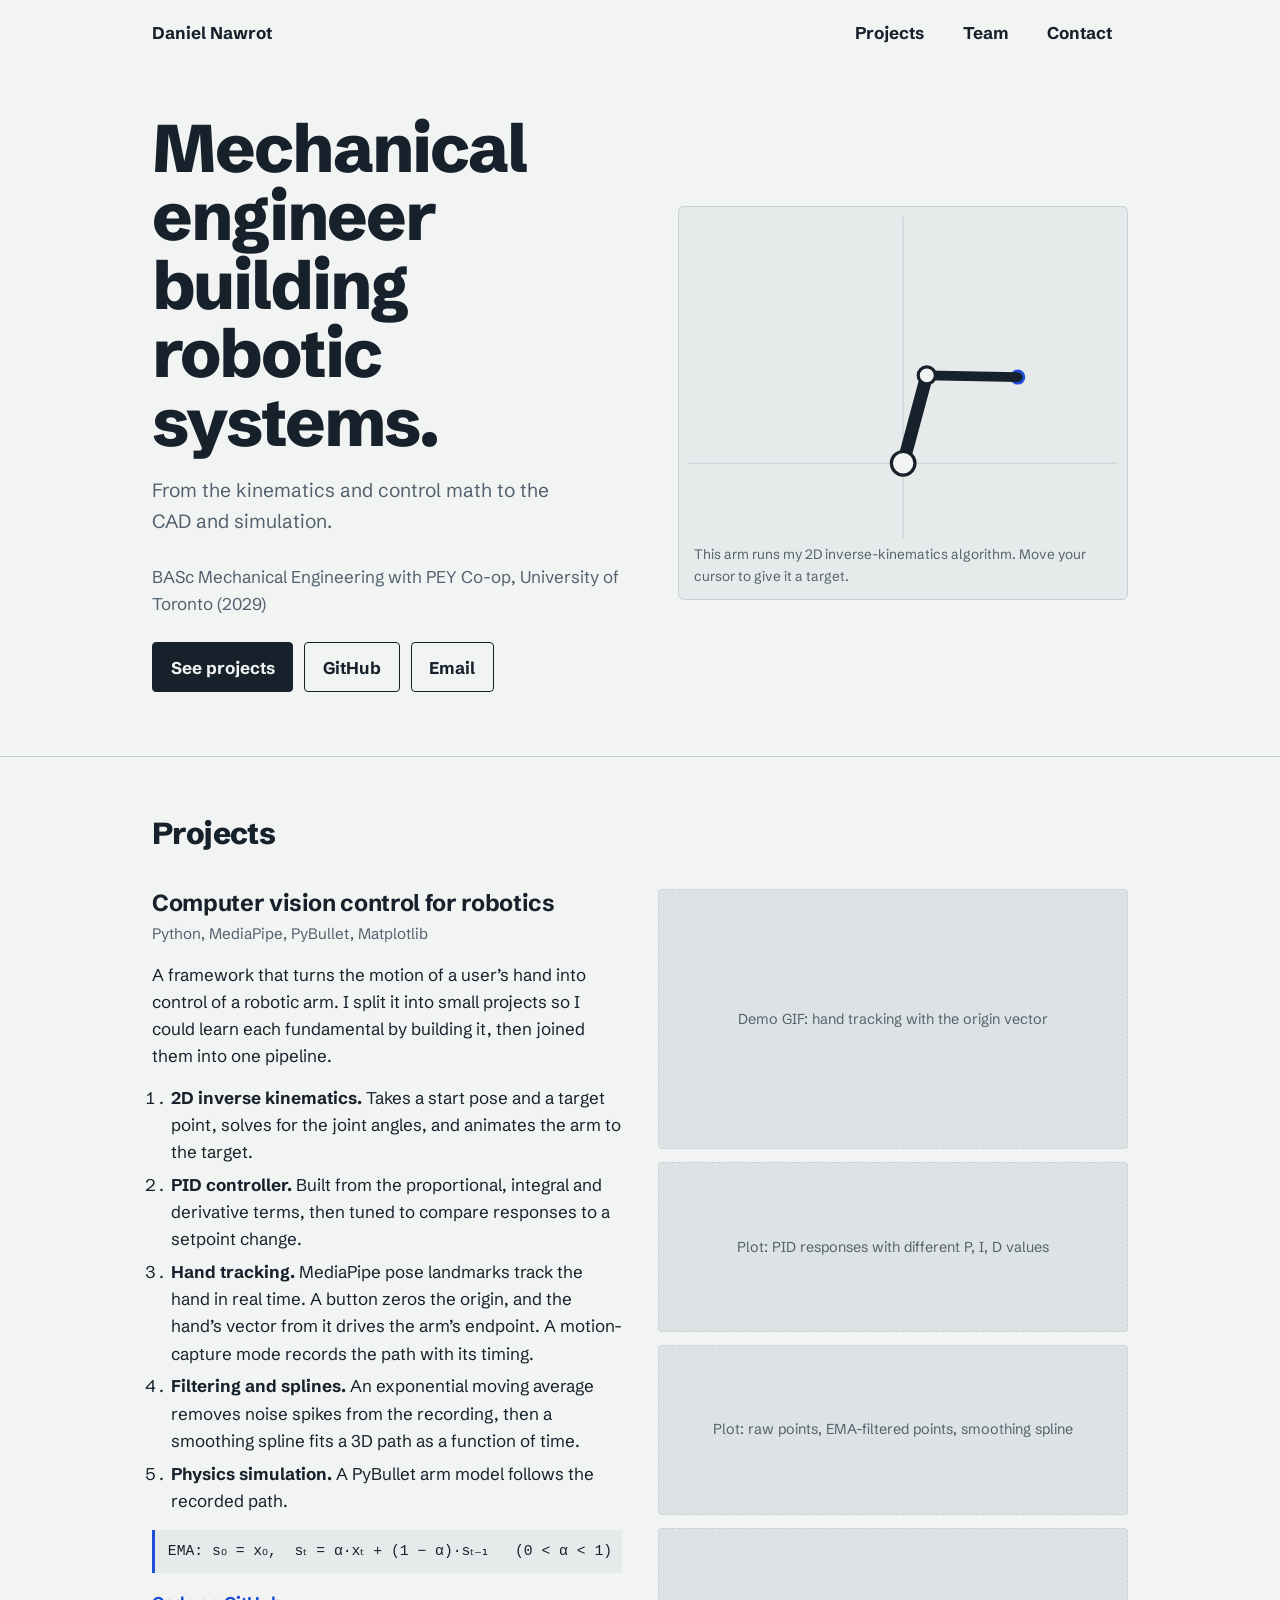
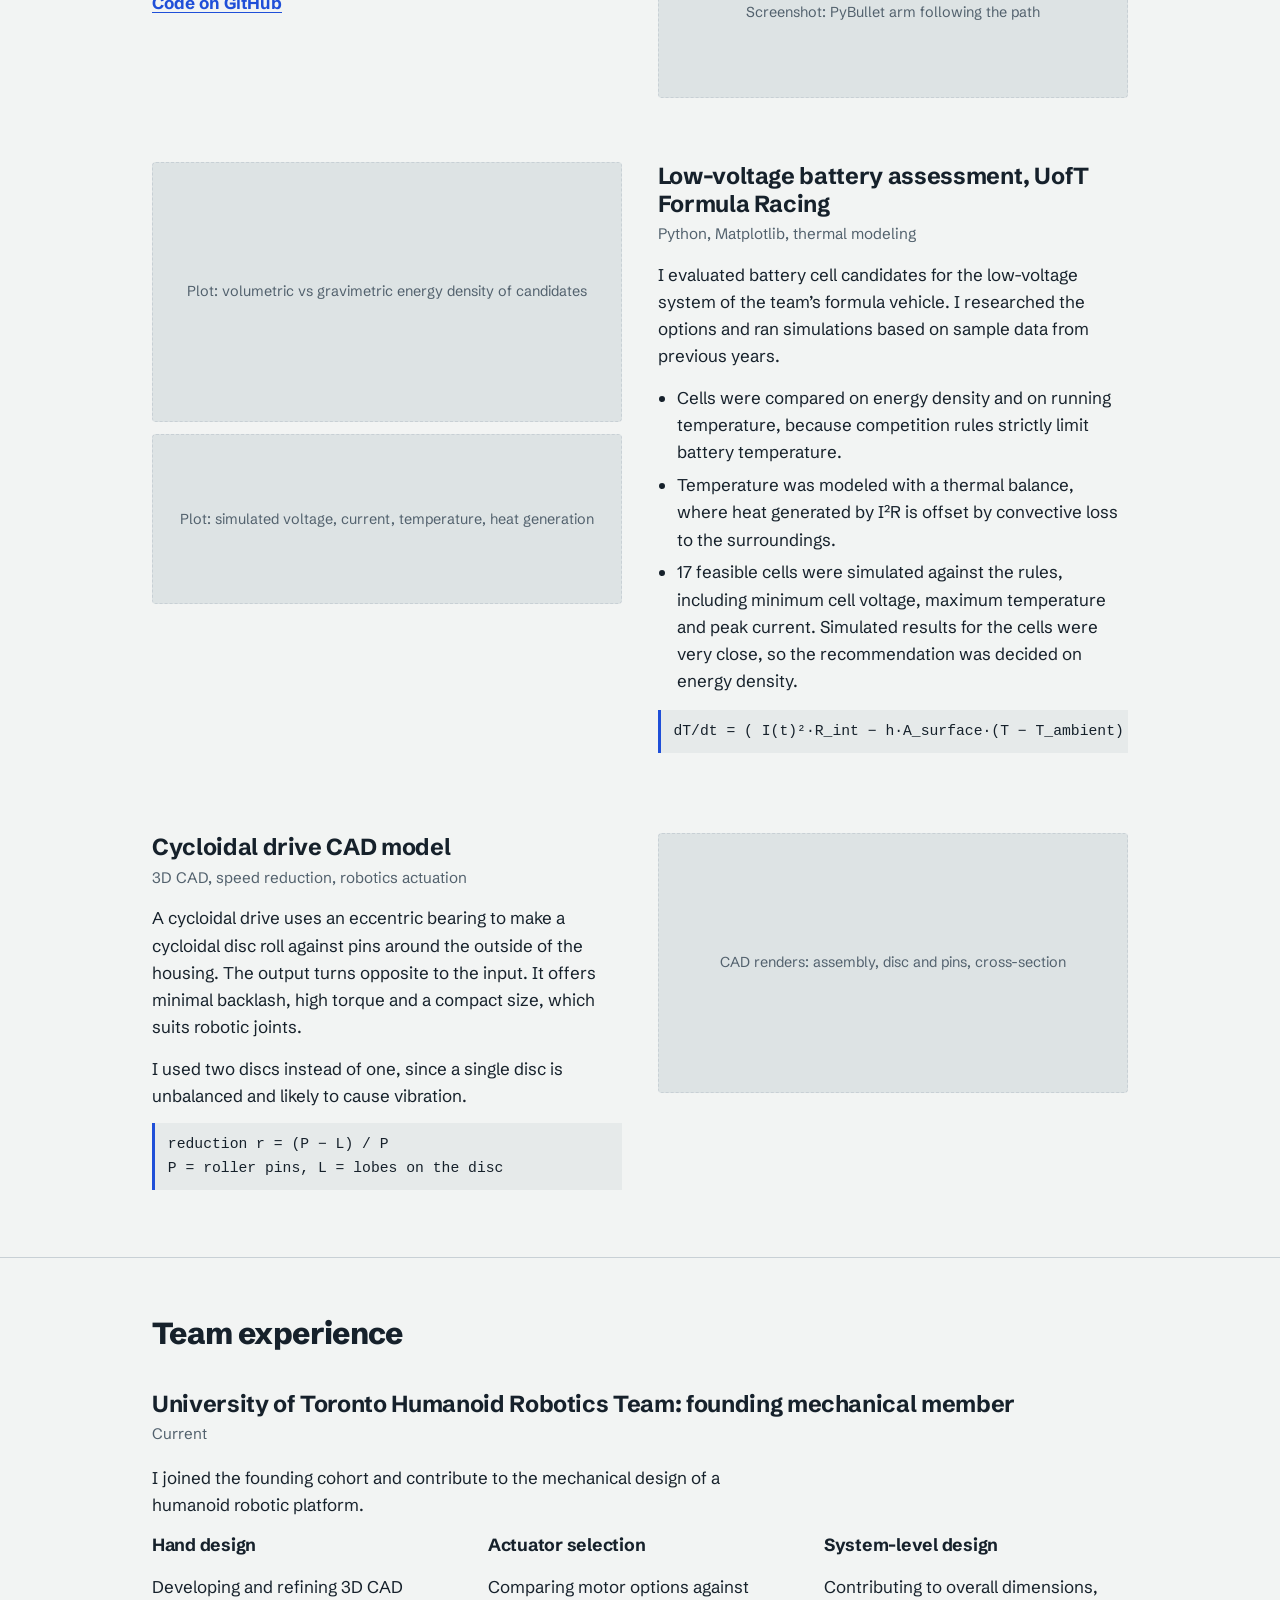
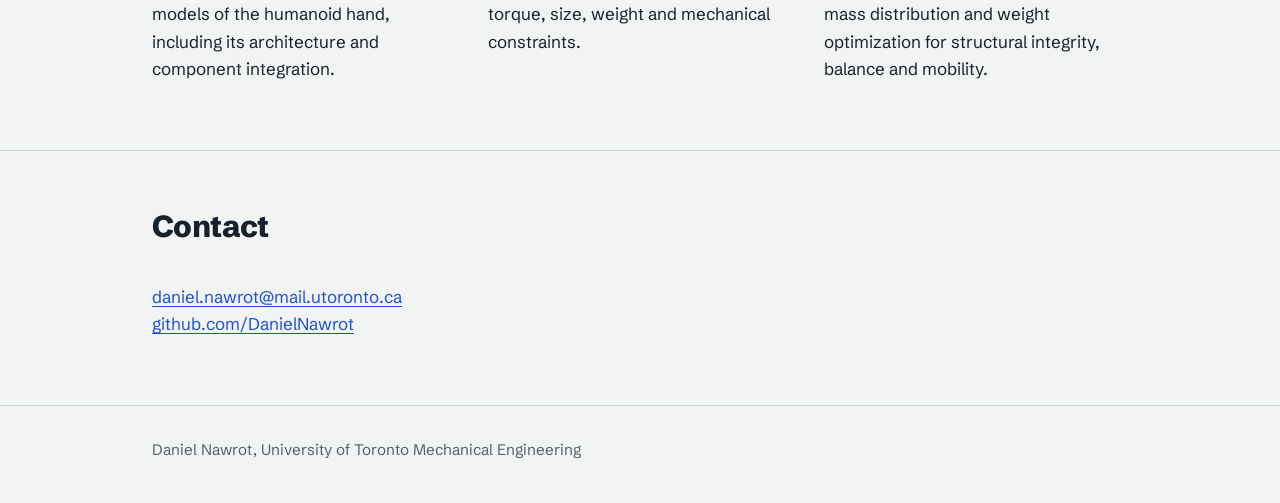
==== index.html @ a899f743 "Add files via upload" ====
<!DOCTYPE html>
<html lang="en">
<head>
<meta charset="utf-8">
<meta name="viewport" content="width=device-width, initial-scale=1, viewport-fit=cover">
<title>Daniel Nawrot – Mechanical Engineering Portfolio</title>
<link rel="preconnect" href="https://fonts.googleapis.com">
<link rel="preconnect" href="https://fonts.gstatic.com" crossorigin>
<link href="https://fonts.googleapis.com/css2?family=Schibsted+Grotesk:wght@400;500;700;800&display=swap" rel="stylesheet">
<style>
:root{--bg:#f2f4f3;--ink:#16212b;--mute:#52616d;--rule:#c8d0d5;--acc:#1f4fd8;--panel:#e6eaea;--ph:#dde3e4;
box-sizing:border-box;padding-top:env(safe-area-inset-top,0px);padding-bottom:env(safe-area-inset-bottom,0px)}
@media(prefers-color-scheme:dark){:root:not([data-theme="light"]){--bg:#10171d;--ink:#e8edf0;--mute:#9aa9b4;--rule:#2c3a45;--acc:#7da2ff;--panel:#18222a;--ph:#1c2830}}
:root[data-theme="dark"]{--bg:#10171d;--ink:#e8edf0;--mute:#9aa9b4;--rule:#2c3a45;--acc:#7da2ff;--panel:#18222a;--ph:#1c2830}
*,*::before,*::after{box-sizing:inherit}
html{scroll-padding-top:env(safe-area-inset-top,0px);scroll-behavior:smooth}
body{margin:0;background:var(--bg);color:var(--ink);font:400 1.0625rem/1.6 "Schibsted Grotesk",system-ui,-apple-system,"Segoe UI",sans-serif}
a{color:var(--acc);text-underline-offset:3px}
a:focus-visible,button:focus-visible{outline:2px solid var(--acc);outline-offset:3px}
.wrap{max-width:1040px;margin:0 auto;padding:0 clamp(1.1rem,4vw,2rem)}
nav{display:flex;justify-content:space-between;align-items:center;padding:1.2rem 0;font-weight:500}
nav .links{display:flex;gap:1.4rem}
nav a{color:var(--ink);text-decoration:none}
nav a:hover{color:var(--acc)}
.hero{display:grid;grid-template-columns:1.1fr 1fr;gap:2rem;align-items:center;padding:3rem 0 4rem}
h1{font-size:clamp(2.4rem,6vw,4.2rem);line-height:1.02;letter-spacing:-.03em;font-weight:800;margin:0 0 1.2rem}
.lede{font-size:1.2rem;color:var(--mute);max-width:34ch;margin:0 0 1.6rem}
.meta{color:var(--mute);margin:0 0 1.6rem}
.cta{display:flex;flex-wrap:wrap;gap:.7rem}
.btn{display:inline-block;padding:.65rem 1.1rem;border:1.5px solid var(--ink);border-radius:4px;color:var(--ink);text-decoration:none;font-weight:700}
.btn.main{background:var(--ink);color:var(--bg)}
.btn:hover{border-color:var(--acc);color:var(--acc)}
.btn.main:hover{background:var(--acc);color:var(--bg)}
.rig{background:var(--panel);border:1px solid var(--rule);border-radius:6px;padding:.6rem}
.rig svg{display:block;width:100%;height:auto;touch-action:none}
.rig p{margin:.4rem .3rem .1rem;font-size:.85rem;color:var(--mute)}
section{border-top:1px solid var(--rule);padding:3.2rem 0}
h2{font-size:1.9rem;letter-spacing:-.02em;margin:0 0 2rem;font-weight:800}
.proj{display:grid;grid-template-columns:minmax(0,1fr) minmax(0,1fr);gap:2.2rem;margin-bottom:4rem}
.proj:last-child{margin-bottom:0}
h3{font-size:1.45rem;letter-spacing:-.015em;margin:0 0 .3rem;line-height:1.2}
.tags{color:var(--mute);font-size:.95rem;margin:0 0 1rem}
.proj p{margin:0 0 .9rem;max-width:62ch}
.proj ol,.proj ul{padding-left:1.2rem;margin:0 0 1rem}
.proj li{margin-bottom:.35rem;max-width:62ch}
.eq{font-family:ui-monospace,Menlo,Consolas,monospace;font-size:.92rem;background:var(--panel);border-left:3px solid var(--acc);padding:.6rem .8rem;margin:0 0 1rem;overflow-x:auto;white-space:pre}
.links a{margin-right:1rem;font-weight:700}
.figs{display:grid;gap:.8rem;align-content:start}
.ph{margin:0;min-height:170px;background:var(--ph);border:1.5px dashed var(--rule);border-radius:4px;display:flex;align-items:center;justify-content:center;text-align:center;padding:1rem;color:var(--mute);font-size:.9rem}
.ph.tall{min-height:260px}
.figs img{width:100%;height:auto;border-radius:4px;display:block}
.flip .figs{order:-1}
.row{display:grid;grid-template-columns:repeat(3,1fr);gap:2rem}
.row h3{font-size:1.1rem}
footer{border-top:1px solid var(--rule);padding:2rem 0 2.5rem;color:var(--mute);font-size:.95rem}
@media(max-width:820px){.hero,.proj,.row{grid-template-columns:1fr}.flip .figs{order:0}.hero{padding-top:1.5rem}}
@media(prefers-reduced-motion:reduce){html{scroll-behavior:auto}}
</style>
</head>
<body>
<div class="wrap">
<nav aria-label="Primary"><strong>Daniel Nawrot</strong>
<div class="links"><a href="#projects">Projects</a><a href="#team">Team</a><a href="#contact">Contact</a></div></nav>

<header class="hero">
<div>
<h1>Mechanical engineer building robotic systems.</h1>
<p class="lede">From the kinematics and control math to the CAD and simulation.</p>
<p class="meta">BASc Mechanical Engineering with PEY Co-op, University of Toronto (2029)</p>
<div class="cta"><a class="btn main" href="#projects">See projects</a><a class="btn" href="https://github.com/DanielNawrot">GitHub</a><a class="btn" href="mailto:daniel.nawrot@mail.utoronto.ca">Email</a></div>
</div>
<div class="rig">
<svg id="arm" viewBox="0 0 400 300" role="img" aria-label="Two-link robot arm that follows your cursor using inverse kinematics">
<g stroke="var(--rule)" stroke-width="1"><path d="M0 230H400M200 0V300"/></g>
<circle id="tgt" r="7" fill="var(--acc)"/>
<line id="l1" stroke="var(--ink)" stroke-width="12" stroke-linecap="round"/>
<line id="l2" stroke="var(--ink)" stroke-width="9" stroke-linecap="round"/>
<circle cx="200" cy="230" r="11" fill="var(--bg)" stroke="var(--ink)" stroke-width="3"/>
<circle id="j" r="8" fill="var(--bg)" stroke="var(--ink)" stroke-width="3"/>
</svg>
<p>This arm runs my 2D inverse-kinematics algorithm. Move your cursor to give it a target.</p>
</div>
</header>
</div>

<section id="projects"><div class="wrap">
<h2>Projects</h2>

<article class="proj">
<div>
<h3>Computer vision control for robotics</h3>
<p class="tags">Python, MediaPipe, PyBullet, Matplotlib</p>
<p>A framework that turns the motion of a user’s hand into control of a robotic arm. I split it into small projects so I could learn each fundamental by building it, then joined them into one pipeline.</p>
<ol>
<li><strong>2D inverse kinematics.</strong> Takes a start pose and a target point, solves for the joint angles, and animates the arm to the target.</li>
<li><strong>PID controller.</strong> Built from the proportional, integral and derivative terms, then tuned to compare responses to a setpoint change.</li>
<li><strong>Hand tracking.</strong> MediaPipe pose landmarks track the hand in real time. A button zeros the origin, and the hand’s vector from it drives the arm’s endpoint. A motion-capture mode records the path with its timing.</li>
<li><strong>Filtering and splines.</strong> An exponential moving average removes noise spikes from the recording, then a smoothing spline fits a 3D path as a function of time.</li>
<li><strong>Physics simulation.</strong> A PyBullet arm model follows the recorded path.</li>
</ol>
<div class="eq">EMA: s₀ = x₀,  sₜ = α·xₜ + (1 − α)·sₜ₋₁   (0 &lt; α &lt; 1)</div>
<p class="links"><a href="https://github.com/DanielNawrot">Code on GitHub</a></p>
</div>
<div class="figs">
<figure class="ph tall">Demo GIF: hand tracking with the origin vector</figure>
<figure class="ph">Plot: PID responses with different P, I, D values</figure>
<figure class="ph">Plot: raw points, EMA-filtered points, smoothing spline</figure>
<figure class="ph">Screenshot: PyBullet arm following the path</figure>
</div>
</article>

<article class="proj flip">
<div>
<h3>Low-voltage battery assessment, UofT Formula Racing</h3>
<p class="tags">Python, Matplotlib, thermal modeling</p>
<p>I evaluated battery cell candidates for the low-voltage system of the team’s formula vehicle. I researched the options and ran simulations based on sample data from previous years.</p>
<ul>
<li>Cells were compared on energy density and on running temperature, because competition rules strictly limit battery temperature.</li>
<li>Temperature was modeled with a thermal balance, where heat generated by I²R is offset by convective loss to the surroundings.</li>
<li>17 feasible cells were simulated against the rules, including minimum cell voltage, maximum temperature and peak current. Simulated results for the cells were very close, so the recommendation was decided on energy density.</li>
</ul>
<div class="eq">dT/dt = ( I(t)²·R_int − h·A_surface·(T − T_ambient) ) / (ρ·c_p)</div>
</div>
<div class="figs">
<figure class="ph tall">Plot: volumetric vs gravimetric energy density of candidates</figure>
<figure class="ph">Plot: simulated voltage, current, temperature, heat generation</figure>
</div>
</article>

<article class="proj">
<div>
<h3>Cycloidal drive CAD model</h3>
<p class="tags">3D CAD, speed reduction, robotics actuation</p>
<p>A cycloidal drive uses an eccentric bearing to make a cycloidal disc roll against pins around the outside of the housing. The output turns opposite to the input. It offers minimal backlash, high torque and a compact size, which suits robotic joints.</p>
<p>I used two discs instead of one, since a single disc is unbalanced and likely to cause vibration.</p>
<div class="eq">reduction r = (P − L) / P
P = roller pins, L = lobes on the disc</div>
</div>
<div class="figs">
<figure class="ph tall">CAD renders: assembly, disc and pins, cross-section</figure>
</div>
</article>
</div></section>

<section id="team"><div class="wrap">
<h2>Team experience</h2>
<article>
<h3>University of Toronto Humanoid Robotics Team: founding mechanical member</h3>
<p class="tags">Current</p>
<p style="max-width:62ch">I joined the founding cohort and contribute to the mechanical design of a humanoid robotic platform.</p>
<div class="row">
<div><h3>Hand design</h3><p>Developing and refining 3D CAD models of the humanoid hand, including its architecture and component integration.</p></div>
<div><h3>Actuator selection</h3><p>Comparing motor options against torque, size, weight and mechanical constraints.</p></div>
<div><h3>System-level design</h3><p>Contributing to overall dimensions, mass distribution and weight optimization for structural integrity, balance and mobility.</p></div>
</div>
</article>
</div></section>

<section id="contact"><div class="wrap">
<h2>Contact</h2>
<p><a href="mailto:daniel.nawrot@mail.utoronto.ca">daniel.nawrot@mail.utoronto.ca</a><br><a href="https://github.com/DanielNawrot">github.com/DanielNawrot</a></p>
</div></section>
<footer><div class="wrap">Daniel Nawrot, University of Toronto Mechanical Engineering</div></footer>

<script>
(function(){
var svg=document.getElementById('arm'),bx=200,by=230,L1=85,L2=85,tx=100,ty=120,cx=tx,cy=ty,dragging=false;
var still=window.matchMedia('(prefers-reduced-motion: reduce)').matches,t0=performance.now(),idle=true;
function set(id,o){var e=document.getElementById(id);for(var k in o)e.setAttribute(k,o[k]);}
function draw(x,y){
  var dx=x-bx,dy=by-y,d=Math.hypot(dx,dy),R=L1+L2-1;
  if(d>R){dx*=R/d;dy*=R/d;d=R;}
  var c2=(d*d-L1*L1-L2*L2)/(2*L1*L2);c2=Math.max(-1,Math.min(1,c2));
  var q2=-Math.acos(c2),th=Math.atan2(dy,dx);
  var q1=th-Math.atan2(L2*Math.sin(q2),L1+L2*Math.cos(q2));
  var jx=bx+L1*Math.cos(q1),jy=by-L1*Math.sin(q1);
  var ex=jx+L2*Math.cos(q1+q2),ey=jy-L2*Math.sin(q1+q2);
  set('l1',{x1:bx,y1:by,x2:jx,y2:jy});set('l2',{x1:jx,y1:jy,x2:ex,y2:ey});
  set('j',{cx:jx,cy:jy});set('tgt',{cx:x,cy:y});
}
function pt(e){var p=svg.createSVGPoint();p.x=e.clientX;p.y=e.clientY;return p.matrixTransform(svg.getScreenCTM().inverse());}
function move(e){var p=pt(e);tx=p.x;ty=p.y;idle=false;}
document.addEventListener('pointermove',move);
svg.addEventListener('pointerdown',move);
function loop(now){
  if(idle&&!still){var t=(now-t0)/1000;tx=bx+110*Math.sin(t*.7);ty=by-80-55*Math.sin(t*1.1+1);}
  cx+=(tx-cx)*.15;cy+=(ty-cy)*.15;draw(cx,cy);
  if(!still)requestAnimationFrame(loop);
}
if(still){cx=tx;cy=ty;draw(cx,cy);document.addEventListener('pointermove',function(){cx=tx;cy=ty;draw(cx,cy);});}
else requestAnimationFrame(loop);
})();
</script>
</body>
</html>
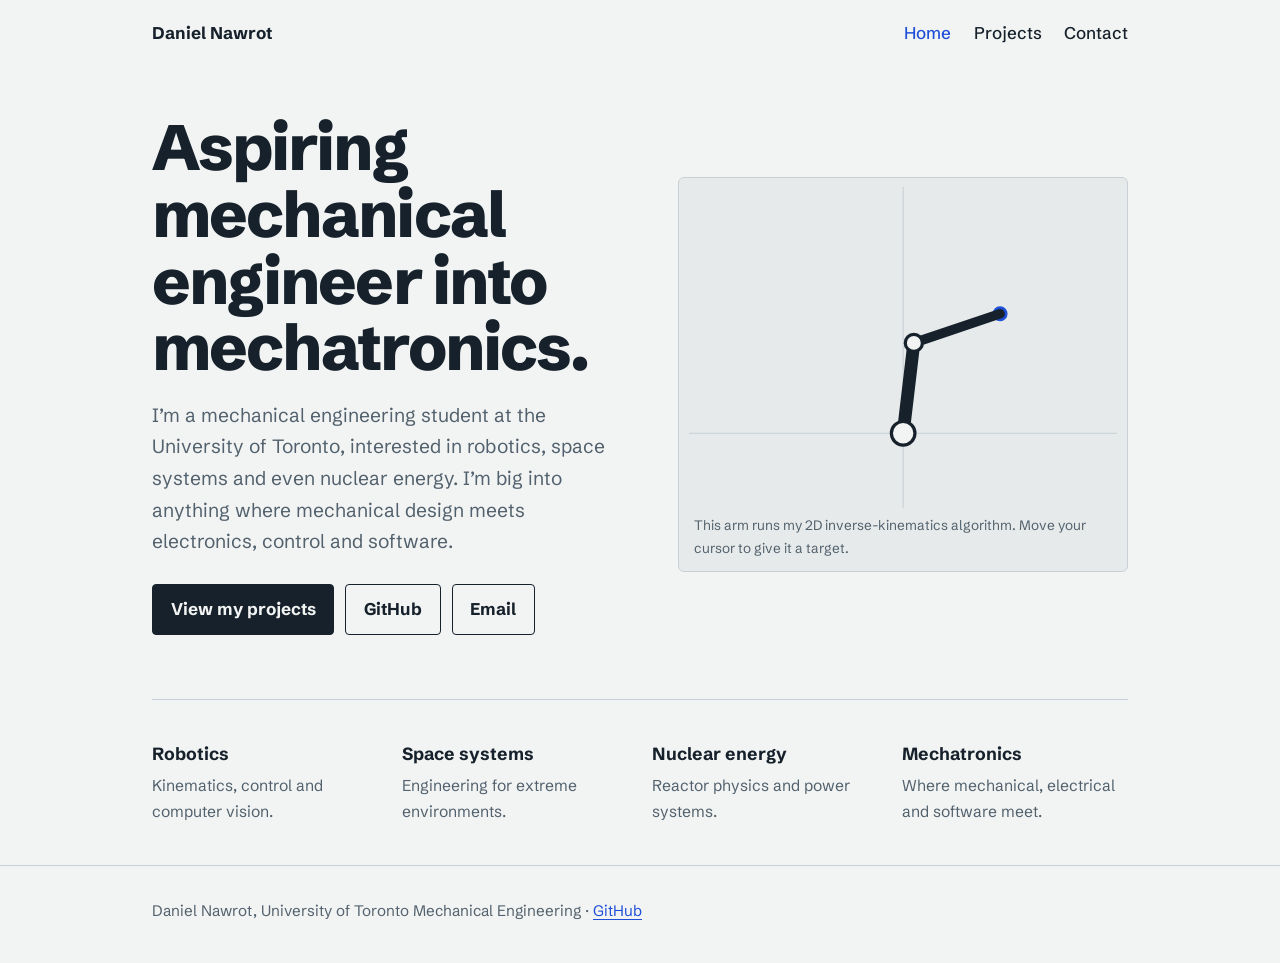
==== commit c8d1a1ee: "Add files via upload" ====
--- a/index.html
+++ b/index.html
@@ -1,195 +1,30 @@
 <!DOCTYPE html>
-<html lang="en">
-<head>
-<meta charset="utf-8">
+<html lang="en"><head><meta charset="utf-8">
 <meta name="viewport" content="width=device-width, initial-scale=1, viewport-fit=cover">
-<title>Daniel Nawrot – Mechanical Engineering Portfolio</title>
-<link rel="preconnect" href="https://fonts.googleapis.com">
-<link rel="preconnect" href="https://fonts.gstatic.com" crossorigin>
+<title>Daniel Nawrot | Mechanical Engineering</title>
+<link rel="preconnect" href="https://fonts.googleapis.com"><link rel="preconnect" href="https://fonts.gstatic.com" crossorigin>
 <link href="https://fonts.googleapis.com/css2?family=Schibsted+Grotesk:wght@400;500;700;800&display=swap" rel="stylesheet">
-<style>
-:root{--bg:#f2f4f3;--ink:#16212b;--mute:#52616d;--rule:#c8d0d5;--acc:#1f4fd8;--panel:#e6eaea;--ph:#dde3e4;
-box-sizing:border-box;padding-top:env(safe-area-inset-top,0px);padding-bottom:env(safe-area-inset-bottom,0px)}
-@media(prefers-color-scheme:dark){:root:not([data-theme="light"]){--bg:#10171d;--ink:#e8edf0;--mute:#9aa9b4;--rule:#2c3a45;--acc:#7da2ff;--panel:#18222a;--ph:#1c2830}}
-:root[data-theme="dark"]{--bg:#10171d;--ink:#e8edf0;--mute:#9aa9b4;--rule:#2c3a45;--acc:#7da2ff;--panel:#18222a;--ph:#1c2830}
-*,*::before,*::after{box-sizing:inherit}
-html{scroll-padding-top:env(safe-area-inset-top,0px);scroll-behavior:smooth}
-body{margin:0;background:var(--bg);color:var(--ink);font:400 1.0625rem/1.6 "Schibsted Grotesk",system-ui,-apple-system,"Segoe UI",sans-serif}
-a{color:var(--acc);text-underline-offset:3px}
-a:focus-visible,button:focus-visible{outline:2px solid var(--acc);outline-offset:3px}
-.wrap{max-width:1040px;margin:0 auto;padding:0 clamp(1.1rem,4vw,2rem)}
-nav{display:flex;justify-content:space-between;align-items:center;padding:1.2rem 0;font-weight:500}
-nav .links{display:flex;gap:1.4rem}
-nav a{color:var(--ink);text-decoration:none}
-nav a:hover{color:var(--acc)}
-.hero{display:grid;grid-template-columns:1.1fr 1fr;gap:2rem;align-items:center;padding:3rem 0 4rem}
-h1{font-size:clamp(2.4rem,6vw,4.2rem);line-height:1.02;letter-spacing:-.03em;font-weight:800;margin:0 0 1.2rem}
-.lede{font-size:1.2rem;color:var(--mute);max-width:34ch;margin:0 0 1.6rem}
-.meta{color:var(--mute);margin:0 0 1.6rem}
-.cta{display:flex;flex-wrap:wrap;gap:.7rem}
-.btn{display:inline-block;padding:.65rem 1.1rem;border:1.5px solid var(--ink);border-radius:4px;color:var(--ink);text-decoration:none;font-weight:700}
-.btn.main{background:var(--ink);color:var(--bg)}
-.btn:hover{border-color:var(--acc);color:var(--acc)}
-.btn.main:hover{background:var(--acc);color:var(--bg)}
-.rig{background:var(--panel);border:1px solid var(--rule);border-radius:6px;padding:.6rem}
-.rig svg{display:block;width:100%;height:auto;touch-action:none}
-.rig p{margin:.4rem .3rem .1rem;font-size:.85rem;color:var(--mute)}
-section{border-top:1px solid var(--rule);padding:3.2rem 0}
-h2{font-size:1.9rem;letter-spacing:-.02em;margin:0 0 2rem;font-weight:800}
-.proj{display:grid;grid-template-columns:minmax(0,1fr) minmax(0,1fr);gap:2.2rem;margin-bottom:4rem}
-.proj:last-child{margin-bottom:0}
-h3{font-size:1.45rem;letter-spacing:-.015em;margin:0 0 .3rem;line-height:1.2}
-.tags{color:var(--mute);font-size:.95rem;margin:0 0 1rem}
-.proj p{margin:0 0 .9rem;max-width:62ch}
-.proj ol,.proj ul{padding-left:1.2rem;margin:0 0 1rem}
-.proj li{margin-bottom:.35rem;max-width:62ch}
-.eq{font-family:ui-monospace,Menlo,Consolas,monospace;font-size:.92rem;background:var(--panel);border-left:3px solid var(--acc);padding:.6rem .8rem;margin:0 0 1rem;overflow-x:auto;white-space:pre}
-.links a{margin-right:1rem;font-weight:700}
-.figs{display:grid;gap:.8rem;align-content:start}
-.ph{margin:0;min-height:170px;background:var(--ph);border:1.5px dashed var(--rule);border-radius:4px;display:flex;align-items:center;justify-content:center;text-align:center;padding:1rem;color:var(--mute);font-size:.9rem}
-.ph.tall{min-height:260px}
-.figs img{width:100%;height:auto;border-radius:4px;display:block}
-.flip .figs{order:-1}
-.row{display:grid;grid-template-columns:repeat(3,1fr);gap:2rem}
-.row h3{font-size:1.1rem}
-footer{border-top:1px solid var(--rule);padding:2rem 0 2.5rem;color:var(--mute);font-size:.95rem}
-@media(max-width:820px){.hero,.proj,.row{grid-template-columns:1fr}.flip .figs{order:0}.hero{padding-top:1.5rem}}
-@media(prefers-reduced-motion:reduce){html{scroll-behavior:auto}}
-</style>
-</head>
-<body>
-<div class="wrap">
-<nav aria-label="Primary"><strong>Daniel Nawrot</strong>
-<div class="links"><a href="#projects">Projects</a><a href="#team">Team</a><a href="#contact">Contact</a></div></nav>
-
-<header class="hero">
-<div>
-<h1>Mechanical engineer building robotic systems.</h1>
-<p class="lede">From the kinematics and control math to the CAD and simulation.</p>
-<p class="meta">BASc Mechanical Engineering with PEY Co-op, University of Toronto (2029)</p>
-<div class="cta"><a class="btn main" href="#projects">See projects</a><a class="btn" href="https://github.com/DanielNawrot">GitHub</a><a class="btn" href="mailto:daniel.nawrot@mail.utoronto.ca">Email</a></div>
-</div>
-<div class="rig">
-<svg id="arm" viewBox="0 0 400 300" role="img" aria-label="Two-link robot arm that follows your cursor using inverse kinematics">
-<g stroke="var(--rule)" stroke-width="1"><path d="M0 230H400M200 0V300"/></g>
+<link rel="stylesheet" href="style.css"></head><body>
+<div class="wrap"><nav aria-label="Primary"><a href="index.html"><strong>Daniel Nawrot</strong></a>
+<div class="links"><a href="index.html" aria-current="page">Home</a><a href="projects.html">Projects</a><a href="mailto:daniel.nawrot@mail.utoronto.ca">Contact</a></div></nav>
+<main><header class="hero"><div>
+<h1>Aspiring mechanical engineer into mechatronics.</h1>
+<p class="lede">I’m a mechanical engineering student at the University of Toronto, interested in robotics, space systems and even nuclear energy. I’m big into anything where mechanical design meets electronics, control and software.</p>
+<div class="cta"><a class="btn main" href="projects.html">View my projects</a><a class="btn" href="https://github.com/DanielNawrot">GitHub</a><a class="btn" href="mailto:daniel.nawrot@mail.utoronto.ca">Email</a></div></div>
+<div class="rig"><svg id="arm" viewBox="0 0 400 300" role="img" aria-label="Two-link robot arm that follows your cursor using inverse kinematics">
+<path d="M0 230H400M200 0V300" stroke="var(--rule)" stroke-width="1"/>
 <circle id="tgt" r="7" fill="var(--acc)"/>
 <line id="l1" stroke="var(--ink)" stroke-width="12" stroke-linecap="round"/>
 <line id="l2" stroke="var(--ink)" stroke-width="9" stroke-linecap="round"/>
 <circle cx="200" cy="230" r="11" fill="var(--bg)" stroke="var(--ink)" stroke-width="3"/>
-<circle id="j" r="8" fill="var(--bg)" stroke="var(--ink)" stroke-width="3"/>
-</svg>
-<p>This arm runs my 2D inverse-kinematics algorithm. Move your cursor to give it a target.</p>
+<circle id="j" r="8" fill="var(--bg)" stroke="var(--ink)" stroke-width="3"/></svg>
+<p>This arm runs my 2D inverse-kinematics algorithm. Move your cursor to give it a target.</p></div></header>
+<section class="interests" aria-label="Interests">
+<div><h3>Robotics</h3><p>Kinematics, control and computer vision.</p></div>
+<div><h3>Space systems</h3><p>Engineering for extreme environments.</p></div>
+<div><h3>Nuclear energy</h3><p>Reactor physics and power systems.</p></div>
+<div><h3>Mechatronics</h3><p>Where mechanical, electrical and software meet.</p></div></section></main>
 </div>
-</header>
-</div>
-
-<section id="projects"><div class="wrap">
-<h2>Projects</h2>
-
-<article class="proj">
-<div>
-<h3>Computer vision control for robotics</h3>
-<p class="tags">Python, MediaPipe, PyBullet, Matplotlib</p>
-<p>A framework that turns the motion of a user’s hand into control of a robotic arm. I split it into small projects so I could learn each fundamental by building it, then joined them into one pipeline.</p>
-<ol>
-<li><strong>2D inverse kinematics.</strong> Takes a start pose and a target point, solves for the joint angles, and animates the arm to the target.</li>
-<li><strong>PID controller.</strong> Built from the proportional, integral and derivative terms, then tuned to compare responses to a setpoint change.</li>
-<li><strong>Hand tracking.</strong> MediaPipe pose landmarks track the hand in real time. A button zeros the origin, and the hand’s vector from it drives the arm’s endpoint. A motion-capture mode records the path with its timing.</li>
-<li><strong>Filtering and splines.</strong> An exponential moving average removes noise spikes from the recording, then a smoothing spline fits a 3D path as a function of time.</li>
-<li><strong>Physics simulation.</strong> A PyBullet arm model follows the recorded path.</li>
-</ol>
-<div class="eq">EMA: s₀ = x₀,  sₜ = α·xₜ + (1 − α)·sₜ₋₁   (0 &lt; α &lt; 1)</div>
-<p class="links"><a href="https://github.com/DanielNawrot">Code on GitHub</a></p>
-</div>
-<div class="figs">
-<figure class="ph tall">Demo GIF: hand tracking with the origin vector</figure>
-<figure class="ph">Plot: PID responses with different P, I, D values</figure>
-<figure class="ph">Plot: raw points, EMA-filtered points, smoothing spline</figure>
-<figure class="ph">Screenshot: PyBullet arm following the path</figure>
-</div>
-</article>
-
-<article class="proj flip">
-<div>
-<h3>Low-voltage battery assessment, UofT Formula Racing</h3>
-<p class="tags">Python, Matplotlib, thermal modeling</p>
-<p>I evaluated battery cell candidates for the low-voltage system of the team’s formula vehicle. I researched the options and ran simulations based on sample data from previous years.</p>
-<ul>
-<li>Cells were compared on energy density and on running temperature, because competition rules strictly limit battery temperature.</li>
-<li>Temperature was modeled with a thermal balance, where heat generated by I²R is offset by convective loss to the surroundings.</li>
-<li>17 feasible cells were simulated against the rules, including minimum cell voltage, maximum temperature and peak current. Simulated results for the cells were very close, so the recommendation was decided on energy density.</li>
-</ul>
-<div class="eq">dT/dt = ( I(t)²·R_int − h·A_surface·(T − T_ambient) ) / (ρ·c_p)</div>
-</div>
-<div class="figs">
-<figure class="ph tall">Plot: volumetric vs gravimetric energy density of candidates</figure>
-<figure class="ph">Plot: simulated voltage, current, temperature, heat generation</figure>
-</div>
-</article>
-
-<article class="proj">
-<div>
-<h3>Cycloidal drive CAD model</h3>
-<p class="tags">3D CAD, speed reduction, robotics actuation</p>
-<p>A cycloidal drive uses an eccentric bearing to make a cycloidal disc roll against pins around the outside of the housing. The output turns opposite to the input. It offers minimal backlash, high torque and a compact size, which suits robotic joints.</p>
-<p>I used two discs instead of one, since a single disc is unbalanced and likely to cause vibration.</p>
-<div class="eq">reduction r = (P − L) / P
-P = roller pins, L = lobes on the disc</div>
-</div>
-<div class="figs">
-<figure class="ph tall">CAD renders: assembly, disc and pins, cross-section</figure>
-</div>
-</article>
-</div></section>
-
-<section id="team"><div class="wrap">
-<h2>Team experience</h2>
-<article>
-<h3>University of Toronto Humanoid Robotics Team: founding mechanical member</h3>
-<p class="tags">Current</p>
-<p style="max-width:62ch">I joined the founding cohort and contribute to the mechanical design of a humanoid robotic platform.</p>
-<div class="row">
-<div><h3>Hand design</h3><p>Developing and refining 3D CAD models of the humanoid hand, including its architecture and component integration.</p></div>
-<div><h3>Actuator selection</h3><p>Comparing motor options against torque, size, weight and mechanical constraints.</p></div>
-<div><h3>System-level design</h3><p>Contributing to overall dimensions, mass distribution and weight optimization for structural integrity, balance and mobility.</p></div>
-</div>
-</article>
-</div></section>
-
-<section id="contact"><div class="wrap">
-<h2>Contact</h2>
-<p><a href="mailto:daniel.nawrot@mail.utoronto.ca">daniel.nawrot@mail.utoronto.ca</a><br><a href="https://github.com/DanielNawrot">github.com/DanielNawrot</a></p>
-</div></section>
-<footer><div class="wrap">Daniel Nawrot, University of Toronto Mechanical Engineering</div></footer>
-
-<script>
-(function(){
-var svg=document.getElementById('arm'),bx=200,by=230,L1=85,L2=85,tx=100,ty=120,cx=tx,cy=ty,dragging=false;
-var still=window.matchMedia('(prefers-reduced-motion: reduce)').matches,t0=performance.now(),idle=true;
-function set(id,o){var e=document.getElementById(id);for(var k in o)e.setAttribute(k,o[k]);}
-function draw(x,y){
-  var dx=x-bx,dy=by-y,d=Math.hypot(dx,dy),R=L1+L2-1;
-  if(d>R){dx*=R/d;dy*=R/d;d=R;}
-  var c2=(d*d-L1*L1-L2*L2)/(2*L1*L2);c2=Math.max(-1,Math.min(1,c2));
-  var q2=-Math.acos(c2),th=Math.atan2(dy,dx);
-  var q1=th-Math.atan2(L2*Math.sin(q2),L1+L2*Math.cos(q2));
-  var jx=bx+L1*Math.cos(q1),jy=by-L1*Math.sin(q1);
-  var ex=jx+L2*Math.cos(q1+q2),ey=jy-L2*Math.sin(q1+q2);
-  set('l1',{x1:bx,y1:by,x2:jx,y2:jy});set('l2',{x1:jx,y1:jy,x2:ex,y2:ey});
-  set('j',{cx:jx,cy:jy});set('tgt',{cx:x,cy:y});
-}
-function pt(e){var p=svg.createSVGPoint();p.x=e.clientX;p.y=e.clientY;return p.matrixTransform(svg.getScreenCTM().inverse());}
-function move(e){var p=pt(e);tx=p.x;ty=p.y;idle=false;}
-document.addEventListener('pointermove',move);
-svg.addEventListener('pointerdown',move);
-function loop(now){
-  if(idle&&!still){var t=(now-t0)/1000;tx=bx+110*Math.sin(t*.7);ty=by-80-55*Math.sin(t*1.1+1);}
-  cx+=(tx-cx)*.15;cy+=(ty-cy)*.15;draw(cx,cy);
-  if(!still)requestAnimationFrame(loop);
-}
-if(still){cx=tx;cy=ty;draw(cx,cy);document.addEventListener('pointermove',function(){cx=tx;cy=ty;draw(cx,cy);});}
-else requestAnimationFrame(loop);
-})();
-</script>
-</body>
-</html>
+<footer><div class="wrap">Daniel Nawrot, University of Toronto Mechanical Engineering &middot; <a href="https://github.com/DanielNawrot">GitHub</a></div></footer>
+<script src="arm.js"></script>
+</body></html>
--- a/style.css
+++ b/style.css
@@ -0,0 +1,46 @@
+:root{--bg:#f2f4f3;--ink:#16212b;--mute:#52616d;--rule:#c8d0d5;--acc:#1f4fd8;--panel:#e6eaea;--ph:#dde3e4;
+box-sizing:border-box;padding-top:env(safe-area-inset-top,0px);padding-bottom:env(safe-area-inset-bottom,0px)}
+@media(prefers-color-scheme:dark){:root:not([data-theme="light"]){--bg:#10171d;--ink:#e8edf0;--mute:#9aa9b4;--rule:#2c3a45;--acc:#7da2ff;--panel:#18222a;--ph:#1c2830}}
+*,*::before,*::after{box-sizing:inherit}
+html{scroll-padding-top:env(safe-area-inset-top,0px)}
+body{margin:0;background:var(--bg);color:var(--ink);font:400 1.0625rem/1.65 "Schibsted Grotesk",system-ui,-apple-system,"Segoe UI",sans-serif}
+a{color:var(--acc);text-underline-offset:3px}
+a:focus-visible{outline:2px solid var(--acc);outline-offset:3px}
+.wrap{max-width:1040px;margin:0 auto;padding:0 clamp(1.1rem,4vw,2rem)}
+nav{display:flex;justify-content:space-between;align-items:center;padding:1.2rem 0;font-weight:500}
+nav .links{display:flex;gap:1.4rem}
+nav a{color:var(--ink);text-decoration:none}
+nav a:hover,nav a[aria-current]{color:var(--acc)}
+h1{font-size:clamp(2.3rem,6vw,4rem);line-height:1.04;letter-spacing:-.03em;font-weight:800;margin:0 0 1.2rem}
+h2{font-size:1.6rem;letter-spacing:-.02em;margin:3rem 0 .8rem;font-weight:800}
+h3{font-size:1.2rem;margin:2rem 0 .5rem}
+.hero{display:grid;grid-template-columns:1.1fr 1fr;gap:2rem;align-items:center;padding:3rem 0 4rem}
+.lede{font-size:1.2rem;color:var(--mute);max-width:40ch;margin:0 0 1.6rem}
+.cta{display:flex;flex-wrap:wrap;gap:.7rem}
+.btn{display:inline-block;padding:.65rem 1.1rem;border:1.5px solid var(--ink);border-radius:4px;color:var(--ink);text-decoration:none;font-weight:700}
+.btn.main{background:var(--ink);color:var(--bg)}
+.btn:hover{border-color:var(--acc);color:var(--acc)}
+.btn.main:hover{background:var(--acc);color:var(--bg)}
+.rig{background:var(--panel);border:1px solid var(--rule);border-radius:6px;padding:.6rem}
+.rig svg{display:block;width:100%;height:auto;touch-action:none}
+.rig p{margin:.4rem .3rem .1rem;font-size:.85rem;color:var(--mute)}
+.interests{border-top:1px solid var(--rule);padding:2.5rem 0;display:grid;grid-template-columns:repeat(4,1fr);gap:1.5rem}
+.interests h3{margin:0 0 .3rem;font-size:1.1rem}
+.interests p{margin:0;color:var(--mute);font-size:.98rem}
+.plist{margin:1rem 0 4rem;padding:0;list-style:none}
+.plist li{border-top:1px solid var(--rule);padding:1.6rem 0}
+.plist a.t{font-size:1.5rem;font-weight:800;letter-spacing:-.015em;color:var(--ink);text-decoration:none}
+.plist a.t:hover{color:var(--acc)}
+.plist p{margin:.3rem 0 0;max-width:62ch}
+.tags{color:var(--mute);font-size:.95rem;margin:0 0 1rem}
+.page{max-width:760px;padding-bottom:4rem}
+.back{display:inline-block;margin:1rem 0 2rem;font-weight:500}
+.page p,.page li{max-width:66ch}
+.page li{margin-bottom:.4rem}
+.eq{font-family:ui-monospace,Menlo,Consolas,monospace;font-size:.92rem;background:var(--panel);border-left:3px solid var(--acc);padding:.7rem .9rem;margin:1rem 0;overflow-x:auto;white-space:pre}
+.ph{margin:1.2rem 0;min-height:200px;background:var(--ph);border:1.5px dashed var(--rule);border-radius:4px;display:flex;align-items:center;justify-content:center;text-align:center;padding:1rem;color:var(--mute);font-size:.92rem}
+figure.img{margin:1.2rem 0}
+figure.img img{width:100%;height:auto;border-radius:4px}
+figcaption{color:var(--mute);font-size:.9rem;margin-top:.4rem}
+footer{border-top:1px solid var(--rule);padding:2rem 0 2.5rem;color:var(--mute);font-size:.95rem}
+@media(max-width:820px){.hero{grid-template-columns:1fr;padding-top:1.5rem}.interests{grid-template-columns:1fr 1fr}}
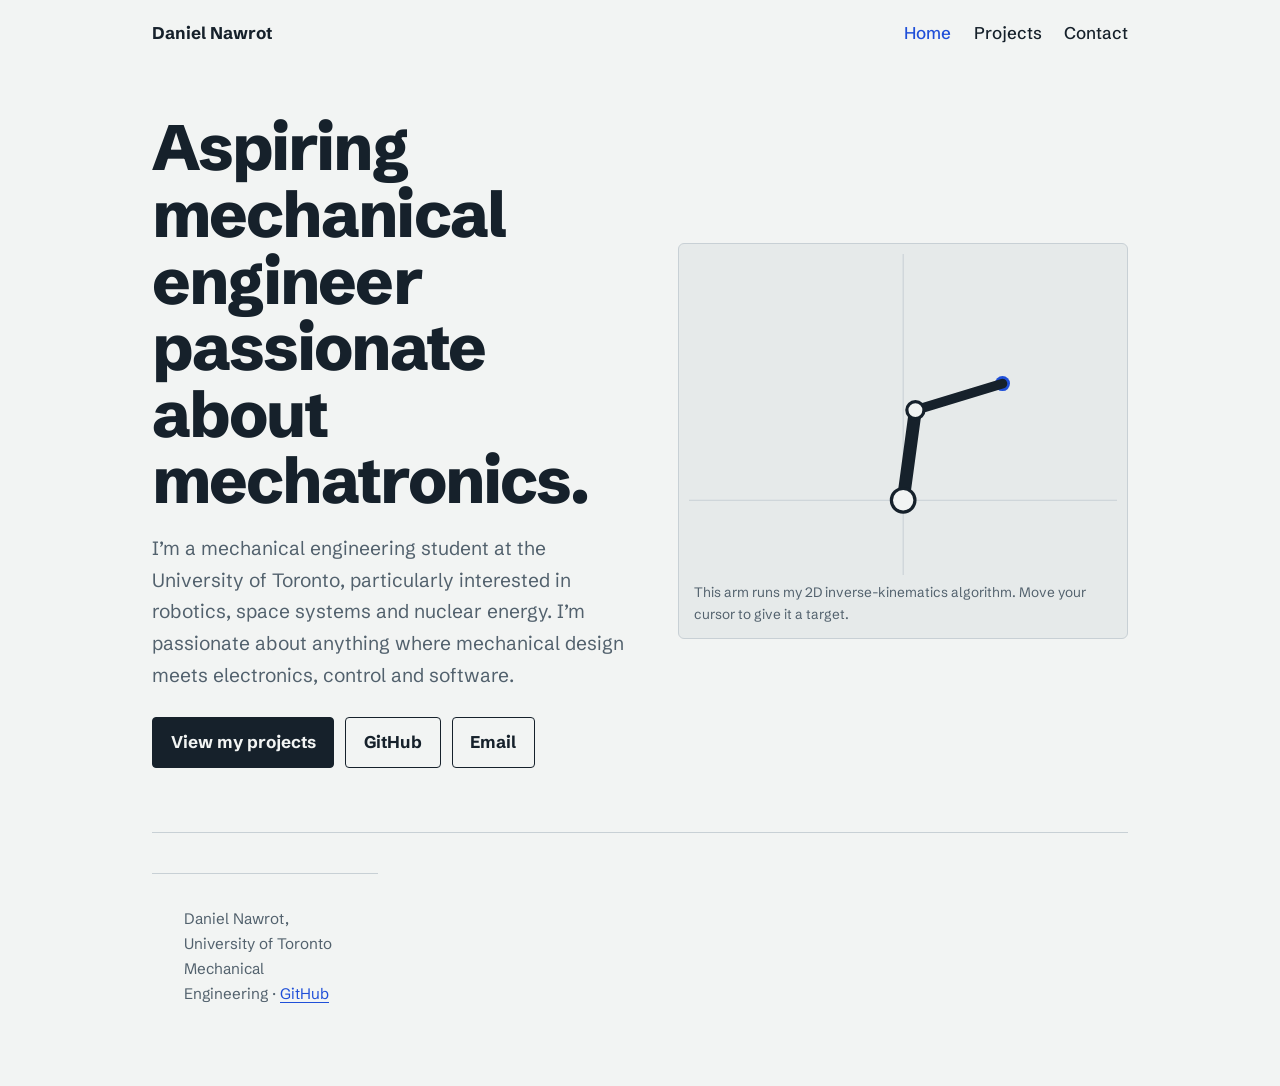
==== commit daae78df: "update" ====
--- a/index.html
+++ b/index.html
@@ -1,30 +1,59 @@
 <!DOCTYPE html>
-<html lang="en"><head><meta charset="utf-8">
-<meta name="viewport" content="width=device-width, initial-scale=1, viewport-fit=cover">
-<title>Daniel Nawrot | Mechanical Engineering</title>
-<link rel="preconnect" href="https://fonts.googleapis.com"><link rel="preconnect" href="https://fonts.gstatic.com" crossorigin>
-<link href="https://fonts.googleapis.com/css2?family=Schibsted+Grotesk:wght@400;500;700;800&display=swap" rel="stylesheet">
-<link rel="stylesheet" href="style.css"></head><body>
-<div class="wrap"><nav aria-label="Primary"><a href="index.html"><strong>Daniel Nawrot</strong></a>
-<div class="links"><a href="index.html" aria-current="page">Home</a><a href="projects.html">Projects</a><a href="mailto:daniel.nawrot@mail.utoronto.ca">Contact</a></div></nav>
-<main><header class="hero"><div>
-<h1>Aspiring mechanical engineer into mechatronics.</h1>
-<p class="lede">I’m a mechanical engineering student at the University of Toronto, interested in robotics, space systems and even nuclear energy. I’m big into anything where mechanical design meets electronics, control and software.</p>
-<div class="cta"><a class="btn main" href="projects.html">View my projects</a><a class="btn" href="https://github.com/DanielNawrot">GitHub</a><a class="btn" href="mailto:daniel.nawrot@mail.utoronto.ca">Email</a></div></div>
-<div class="rig"><svg id="arm" viewBox="0 0 400 300" role="img" aria-label="Two-link robot arm that follows your cursor using inverse kinematics">
-<path d="M0 230H400M200 0V300" stroke="var(--rule)" stroke-width="1"/>
-<circle id="tgt" r="7" fill="var(--acc)"/>
-<line id="l1" stroke="var(--ink)" stroke-width="12" stroke-linecap="round"/>
-<line id="l2" stroke="var(--ink)" stroke-width="9" stroke-linecap="round"/>
-<circle cx="200" cy="230" r="11" fill="var(--bg)" stroke="var(--ink)" stroke-width="3"/>
-<circle id="j" r="8" fill="var(--bg)" stroke="var(--ink)" stroke-width="3"/></svg>
-<p>This arm runs my 2D inverse-kinematics algorithm. Move your cursor to give it a target.</p></div></header>
-<section class="interests" aria-label="Interests">
-<div><h3>Robotics</h3><p>Kinematics, control and computer vision.</p></div>
+<html lang="en">
+
+<head>
+    <meta charset="utf-8">
+    <meta name="viewport" content="width=device-width, initial-scale=1, viewport-fit=cover">
+    <title>Daniel Nawrot | Mechanical Engineering</title>
+    <link rel="preconnect" href="https://fonts.googleapis.com">
+    <link rel="preconnect" href="https://fonts.gstatic.com" crossorigin>
+    <link href="https://fonts.googleapis.com/css2?family=Schibsted+Grotesk:wght@400;500;700;800&display=swap"
+        rel="stylesheet">
+    <link rel="stylesheet" href="style.css">
+</head>
+
+<body>
+    <div class="wrap">
+        <nav aria-label="Primary"><a href="index.html"><strong>Daniel Nawrot</strong></a>
+            <div class="links"><a href="index.html" aria-current="page">Home</a><a href="projects.html">Projects</a><a
+                    href="mailto:daniel.nawrot@mail.utoronto.ca">Contact</a></div>
+        </nav>
+        <main>
+            <header class="hero">
+                <div>
+                    <h1>Aspiring mechanical engineer passionate about mechatronics.</h1>
+                    <p class="lede">I’m a mechanical engineering student at the University of Toronto, particularly
+                        interested in
+                        robotics, space systems and nuclear energy. I’m passionate about anything where mechanical
+                        design
+                        meets electronics, control and software.</p>
+                    <div class="cta"><a class="btn main" href="projects.html">View my projects</a><a class="btn"
+                            href="https://github.com/DanielNawrot">GitHub</a><a class="btn"
+                            href="mailto:daniel.nawrot@mail.utoronto.ca">Email</a></div>
+                </div>
+                <div class="rig"><svg id="arm" viewBox="0 0 400 300" role="img"
+                        aria-label="Two-link robot arm that follows your cursor using inverse kinematics">
+                        <path d="M0 230H400M200 0V300" stroke="var(--rule)" stroke-width="1" />
+                        <circle id="tgt" r="7" fill="var(--acc)" />
+                        <line id="l1" stroke="var(--ink)" stroke-width="12" stroke-linecap="round" />
+                        <line id="l2" stroke="var(--ink)" stroke-width="9" stroke-linecap="round" />
+                        <circle cx="200" cy="230" r="11" fill="var(--bg)" stroke="var(--ink)" stroke-width="3" />
+                        <circle id="j" r="8" fill="var(--bg)" stroke="var(--ink)" stroke-width="3" />
+                    </svg>
+                    <p>This arm runs my 2D inverse-kinematics algorithm. Move your cursor to give it a target.</p>
+                </div>
+            </header>
+            <section class="interests" aria-label="Interests">
+                <!-- <div><h3>Robotics</h3><p>Kinematics, control and computer vision.</p></div>
 <div><h3>Space systems</h3><p>Engineering for extreme environments.</p></div>
 <div><h3>Nuclear energy</h3><p>Reactor physics and power systems.</p></div>
 <div><h3>Mechatronics</h3><p>Where mechanical, electrical and software meet.</p></div></section></main>
-</div>
-<footer><div class="wrap">Daniel Nawrot, University of Toronto Mechanical Engineering &middot; <a href="https://github.com/DanielNawrot">GitHub</a></div></footer>
-<script src="arm.js"></script>
-</body></html>+</div> -->
+                <footer>
+                    <div class="wrap">Daniel Nawrot, University of Toronto Mechanical Engineering &middot; <a
+                            href="https://github.com/DanielNawrot">GitHub</a></div>
+                </footer>
+                <script src="arm.js"></script>
+</body>
+
+</html>
--- a/style.css
+++ b/style.css
@@ -1,46 +1,337 @@
-:root{--bg:#f2f4f3;--ink:#16212b;--mute:#52616d;--rule:#c8d0d5;--acc:#1f4fd8;--panel:#e6eaea;--ph:#dde3e4;
-box-sizing:border-box;padding-top:env(safe-area-inset-top,0px);padding-bottom:env(safe-area-inset-bottom,0px)}
-@media(prefers-color-scheme:dark){:root:not([data-theme="light"]){--bg:#10171d;--ink:#e8edf0;--mute:#9aa9b4;--rule:#2c3a45;--acc:#7da2ff;--panel:#18222a;--ph:#1c2830}}
-*,*::before,*::after{box-sizing:inherit}
-html{scroll-padding-top:env(safe-area-inset-top,0px)}
-body{margin:0;background:var(--bg);color:var(--ink);font:400 1.0625rem/1.65 "Schibsted Grotesk",system-ui,-apple-system,"Segoe UI",sans-serif}
-a{color:var(--acc);text-underline-offset:3px}
-a:focus-visible{outline:2px solid var(--acc);outline-offset:3px}
-.wrap{max-width:1040px;margin:0 auto;padding:0 clamp(1.1rem,4vw,2rem)}
-nav{display:flex;justify-content:space-between;align-items:center;padding:1.2rem 0;font-weight:500}
-nav .links{display:flex;gap:1.4rem}
-nav a{color:var(--ink);text-decoration:none}
-nav a:hover,nav a[aria-current]{color:var(--acc)}
-h1{font-size:clamp(2.3rem,6vw,4rem);line-height:1.04;letter-spacing:-.03em;font-weight:800;margin:0 0 1.2rem}
-h2{font-size:1.6rem;letter-spacing:-.02em;margin:3rem 0 .8rem;font-weight:800}
-h3{font-size:1.2rem;margin:2rem 0 .5rem}
-.hero{display:grid;grid-template-columns:1.1fr 1fr;gap:2rem;align-items:center;padding:3rem 0 4rem}
-.lede{font-size:1.2rem;color:var(--mute);max-width:40ch;margin:0 0 1.6rem}
-.cta{display:flex;flex-wrap:wrap;gap:.7rem}
-.btn{display:inline-block;padding:.65rem 1.1rem;border:1.5px solid var(--ink);border-radius:4px;color:var(--ink);text-decoration:none;font-weight:700}
-.btn.main{background:var(--ink);color:var(--bg)}
-.btn:hover{border-color:var(--acc);color:var(--acc)}
-.btn.main:hover{background:var(--acc);color:var(--bg)}
-.rig{background:var(--panel);border:1px solid var(--rule);border-radius:6px;padding:.6rem}
-.rig svg{display:block;width:100%;height:auto;touch-action:none}
-.rig p{margin:.4rem .3rem .1rem;font-size:.85rem;color:var(--mute)}
-.interests{border-top:1px solid var(--rule);padding:2.5rem 0;display:grid;grid-template-columns:repeat(4,1fr);gap:1.5rem}
-.interests h3{margin:0 0 .3rem;font-size:1.1rem}
-.interests p{margin:0;color:var(--mute);font-size:.98rem}
-.plist{margin:1rem 0 4rem;padding:0;list-style:none}
-.plist li{border-top:1px solid var(--rule);padding:1.6rem 0}
-.plist a.t{font-size:1.5rem;font-weight:800;letter-spacing:-.015em;color:var(--ink);text-decoration:none}
-.plist a.t:hover{color:var(--acc)}
-.plist p{margin:.3rem 0 0;max-width:62ch}
-.tags{color:var(--mute);font-size:.95rem;margin:0 0 1rem}
-.page{max-width:760px;padding-bottom:4rem}
-.back{display:inline-block;margin:1rem 0 2rem;font-weight:500}
-.page p,.page li{max-width:66ch}
-.page li{margin-bottom:.4rem}
-.eq{font-family:ui-monospace,Menlo,Consolas,monospace;font-size:.92rem;background:var(--panel);border-left:3px solid var(--acc);padding:.7rem .9rem;margin:1rem 0;overflow-x:auto;white-space:pre}
-.ph{margin:1.2rem 0;min-height:200px;background:var(--ph);border:1.5px dashed var(--rule);border-radius:4px;display:flex;align-items:center;justify-content:center;text-align:center;padding:1rem;color:var(--mute);font-size:.92rem}
-figure.img{margin:1.2rem 0}
-figure.img img{width:100%;height:auto;border-radius:4px}
-figcaption{color:var(--mute);font-size:.9rem;margin-top:.4rem}
-footer{border-top:1px solid var(--rule);padding:2rem 0 2.5rem;color:var(--mute);font-size:.95rem}
-@media(max-width:820px){.hero{grid-template-columns:1fr;padding-top:1.5rem}.interests{grid-template-columns:1fr 1fr}}
+:root {
+    --bg: #f2f4f3;
+    --ink: #16212b;
+    --mute: #52616d;
+    --rule: #c8d0d5;
+    --acc: #1f4fd8;
+    --panel: #e6eaea;
+    --ph: #dde3e4;
+    box-sizing: border-box;
+    padding-top: env(safe-area-inset-top, 0px);
+    padding-bottom: env(safe-area-inset-bottom, 0px)
+}
+
+@media(prefers-color-scheme:dark) {
+    :root:not([data-theme="light"]) {
+        --bg: #10171d;
+        --ink: #e8edf0;
+        --mute: #9aa9b4;
+        --rule: #2c3a45;
+        --acc: #7da2ff;
+        --panel: #18222a;
+        --ph: #1c2830
+    }
+}
+
+*,
+*::before,
+*::after {
+    box-sizing: inherit
+}
+
+html {
+    scroll-padding-top: env(safe-area-inset-top, 0px)
+}
+
+body {
+    margin: 0;
+    background: var(--bg);
+    color: var(--ink);
+    font: 400 1.0625rem/1.65 "Schibsted Grotesk", system-ui, -apple-system, "Segoe UI", sans-serif
+}
+
+a {
+    color: var(--acc);
+    text-underline-offset: 3px
+}
+
+a:focus-visible {
+    outline: 2px solid var(--acc);
+    outline-offset: 3px
+}
+
+.wrap {
+    max-width: 1040px;
+    margin: 0 auto;
+    padding: 0 clamp(1.1rem, 4vw, 2rem)
+}
+
+nav {
+    display: flex;
+    justify-content: space-between;
+    align-items: center;
+    padding: 1.2rem 0;
+    font-weight: 500
+}
+
+nav .links {
+    display: flex;
+    gap: 1.4rem
+}
+
+nav a {
+    color: var(--ink);
+    text-decoration: none
+}
+
+nav a:hover,
+nav a[aria-current] {
+    color: var(--acc)
+}
+
+h1 {
+    font-size: clamp(2.3rem, 6vw, 4rem);
+    line-height: 1.04;
+    letter-spacing: -.03em;
+    font-weight: 800;
+    margin: 0 0 1.2rem
+}
+
+h2 {
+    font-size: 1.6rem;
+    letter-spacing: -.02em;
+    margin: 3rem 0 .8rem;
+    font-weight: 800
+}
+
+h3 {
+    font-size: 1.2rem;
+    margin: 2rem 0 .5rem
+}
+
+.hero {
+    display: grid;
+    grid-template-columns: 1.1fr 1fr;
+    gap: 2rem;
+    align-items: center;
+    padding: 3rem 0 4rem
+}
+
+.lede {
+    font-size: 1.2rem;
+    color: var(--mute);
+    max-width: 40ch;
+    margin: 0 0 1.6rem
+}
+
+.cta {
+    display: flex;
+    flex-wrap: wrap;
+    gap: .7rem
+}
+
+.btn {
+    display: inline-block;
+    padding: .65rem 1.1rem;
+    border: 1.5px solid var(--ink);
+    border-radius: 4px;
+    color: var(--ink);
+    text-decoration: none;
+    font-weight: 700
+}
+
+.btn.main {
+    background: var(--ink);
+    color: var(--bg)
+}
+
+.btn:hover {
+    border-color: var(--acc);
+    color: var(--acc)
+}
+
+.btn.main:hover {
+    background: var(--acc);
+    color: var(--bg)
+}
+
+.rig {
+    background: var(--panel);
+    border: 1px solid var(--rule);
+    border-radius: 6px;
+    padding: .6rem
+}
+
+.rig svg {
+    display: block;
+    width: 100%;
+    height: auto;
+    touch-action: none
+}
+
+.rig p {
+    margin: .4rem .3rem .1rem;
+    font-size: .85rem;
+    color: var(--mute)
+}
+
+.interests {
+    border-top: 1px solid var(--rule);
+    padding: 2.5rem 0;
+    display: grid;
+    grid-template-columns: repeat(4, 1fr);
+    gap: 1.5rem
+}
+
+.interests h3 {
+    margin: 0 0 .3rem;
+    font-size: 1.1rem
+}
+
+.interests p {
+    margin: 0;
+    color: var(--mute);
+    font-size: .98rem
+}
+
+.plist {
+    margin: 1rem 0 4rem;
+    padding: 0;
+    list-style: none
+}
+
+.plist li {
+    border-top: 1px solid var(--rule);
+    padding: 1.6rem 0
+}
+
+.plist a.t {
+    font-size: 1.5rem;
+    font-weight: 800;
+    letter-spacing: -.015em;
+    color: var(--ink);
+    text-decoration: none
+}
+
+.plist a.t:hover {
+    color: var(--acc)
+}
+
+.plist p {
+    margin: .3rem 0 0;
+    max-width: 62ch
+}
+
+.tags {
+    color: var(--mute);
+    font-size: .95rem;
+    margin: 0 0 1rem
+}
+
+.page {
+    max-width: 760px;
+    padding-bottom: 4rem
+}
+
+.back {
+    display: inline-block;
+    margin: 1rem 0 2rem;
+    font-weight: 500
+}
+
+.page p,
+.page li {
+    max-width: 66ch
+}
+
+.page li {
+    margin-bottom: .4rem
+}
+
+.eq {
+    font-family: ui-monospace, Menlo, Consolas, monospace;
+    font-size: .92rem;
+    background: var(--panel);
+    border-left: 3px solid var(--acc);
+    padding: .7rem .9rem;
+    margin: 1rem 0;
+    overflow-x: auto;
+    white-space: pre
+}
+
+.ph {
+    margin: 1.2rem 0;
+    min-height: 200px;
+    background: var(--ph);
+    border: 1.5px dashed var(--rule);
+    border-radius: 4px;
+    display: flex;
+    align-items: center;
+    justify-content: center;
+    text-align: center;
+    padding: 1rem;
+    color: var(--mute);
+    font-size: .92rem
+}
+
+figure.img {
+    margin: 1.2rem 0
+}
+
+figure.img img {
+    width: 100%;
+    height: auto;
+    border-radius: 4px
+}
+
+figcaption {
+    color: var(--mute);
+    font-size: .9rem;
+    margin-top: .4rem
+}
+
+footer {
+    border-top: 1px solid var(--rule);
+    padding: 2rem 0 2.5rem;
+    color: var(--mute);
+    font-size: .95rem
+}
+
+@media(max-width:820px) {
+    .hero {
+        grid-template-columns: 1fr;
+        padding-top: 1.5rem
+    }
+
+    .interests {
+        grid-template-columns: 1fr 1fr
+    }
+}
+
+.gallery {
+    display: grid;
+    grid-template-columns: 1fr 1fr;
+    gap: .8rem;
+    margin: 1.2rem 0
+}
+
+.gallery img,
+.page video {
+    width: 100%;
+    height: auto;
+    border-radius: 4px;
+    display: block;
+    background: var(--panel)
+}
+
+.page video {
+    margin: 1.2rem 0
+}
+
+@media(max-width:560px) {
+    .gallery {
+        grid-template-columns: 1fr
+    }
+}
+
+.eq.math {
+    font-family: inherit;
+    white-space: normal;
+    font-size: 1.05rem;
+    border-left-width: 3px;
+    padding: .3rem .9rem
+}
+
+.eq.math .katex-display {
+    margin: .6em 0
+}
